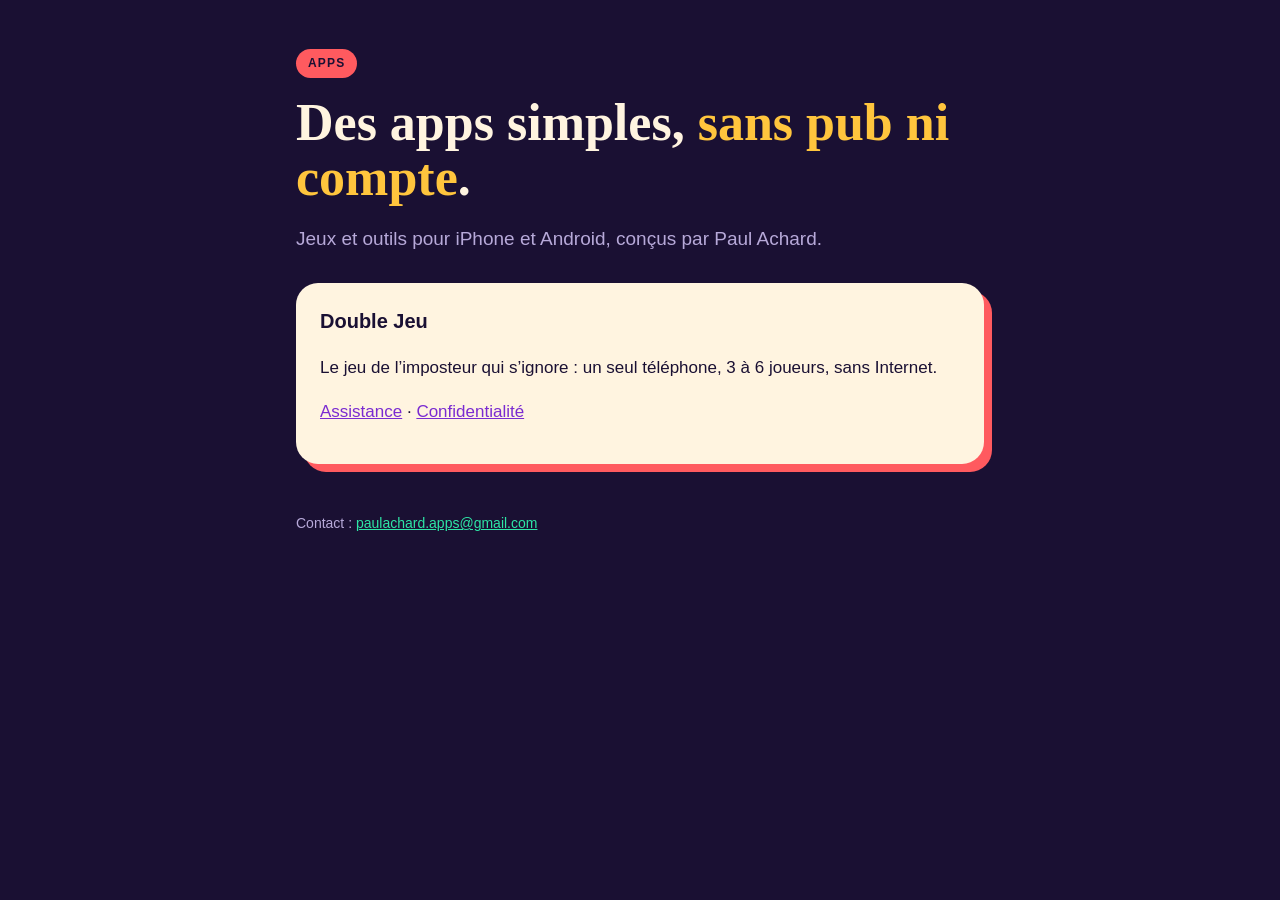
==== index.html @ 3a2dbe0c "Pages publiques Double Jeu : assistance et confidentialité Co-Authored-By: Claude Opus 5.5 (1M conte" ====
<!doctype html>
<html lang="fr"><head><meta charset="utf-8"><meta name="viewport" content="width=device-width,initial-scale=1">
<title>Paul Achard · Apps</title><link rel="stylesheet" href="style.css"></head>
<body><main>
<span class="pill">APPS</span>
<h1>Des apps simples, <span>sans pub ni compte</span>.</h1>
<p class="lead">Jeux et outils pour iPhone et Android, conçus par Paul Achard.</p>
<div class="card"><h2>Double Jeu</h2>
<p>Le jeu de l’imposteur qui s’ignore : un seul téléphone, 3 à 6 joueurs, sans Internet.</p>
<p><a href="double-jeu/">Assistance</a> · <a href="double-jeu/confidentialite.html">Confidentialité</a></p></div>
<footer>Contact : <a href="mailto:paulachard.apps@gmail.com">paulachard.apps@gmail.com</a></footer>
</main></body></html>
---- style.css ----
:root{--night:#1A1033;--paper:#FFF4E0;--ink:#1A1033;--muted:#B7A9D9;--coral:#FF5A5F;--sun:#FFC53D;--mint:#2EE6A6}
*{box-sizing:border-box}
body{margin:0;background:var(--night);color:var(--paper);font:17px/1.6 -apple-system,BlinkMacSystemFont,"Segoe UI",Roboto,sans-serif}
main{max-width:720px;margin:0 auto;padding:48px 16px 64px}
h1{font-family:Georgia,"Times New Roman",serif;font-weight:900;font-size:clamp(34px,7vw,52px);line-height:1.05;margin:0 0 12px}
h1 span{color:var(--sun)}
h2{font-size:20px;margin:36px 0 8px;color:var(--sun)}
.lead{color:var(--muted);font-size:19px}
.card{background:var(--paper);color:var(--ink);border-radius:22px;padding:22px 24px;margin:28px 0;box-shadow:8px 8px 0 var(--coral)}
.card h2{color:var(--ink);margin-top:0}
a{color:var(--mint)}
.card a{color:#7a2bd1}
.pill{display:inline-block;background:var(--coral);color:var(--ink);font-weight:800;font-size:12px;letter-spacing:.1em;padding:5px 12px;border-radius:999px;margin-bottom:18px}
footer{margin-top:48px;color:var(--muted);font-size:14px}
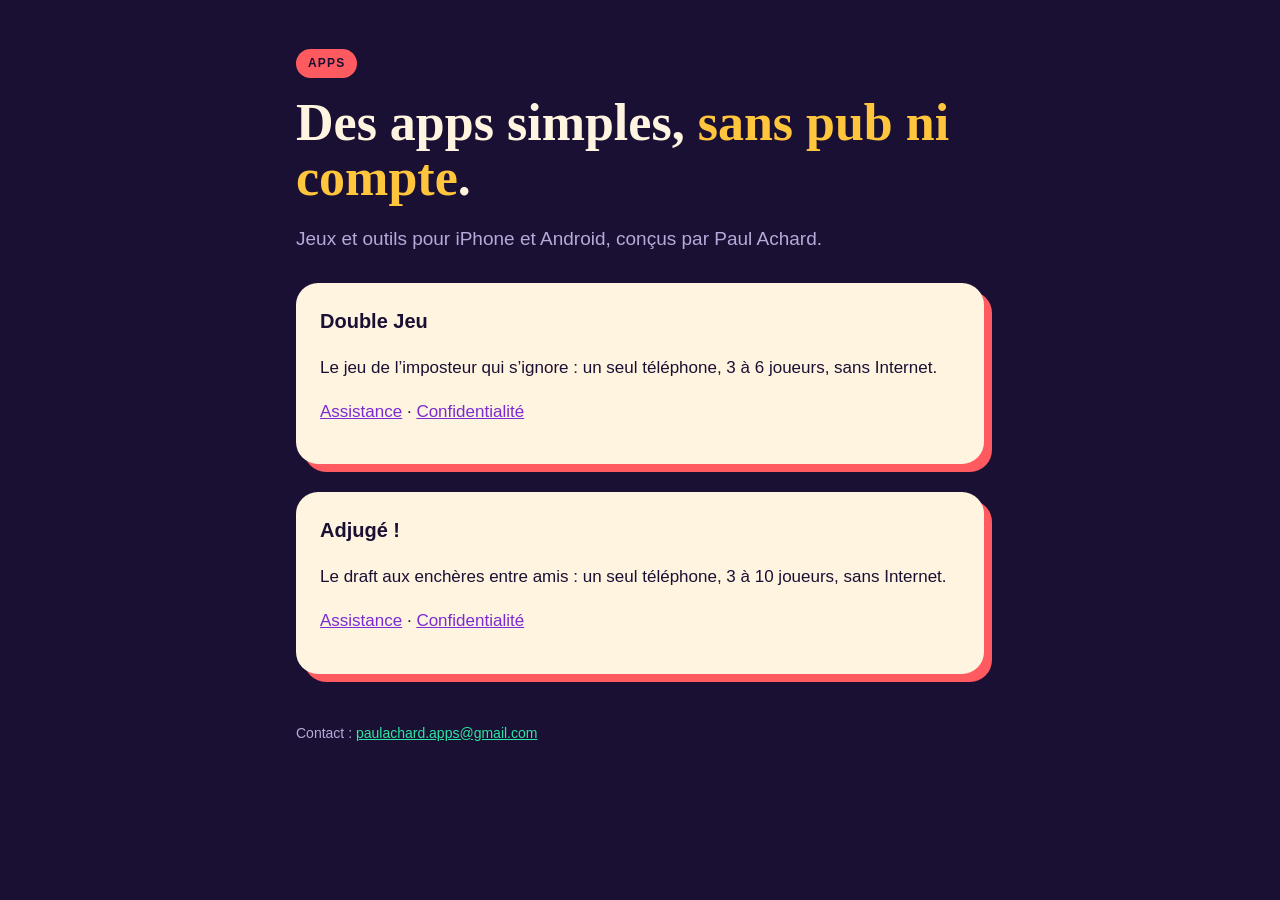
==== commit 0c792c8f: "Pages publiques Adjugé ! : assistance et confidentialité Co-Authored-By: Claude Opus 5.5 (1M context" ====
--- a/index.html
+++ b/index.html
@@ -8,5 +8,8 @@
 <div class="card"><h2>Double Jeu</h2>
 <p>Le jeu de l’imposteur qui s’ignore : un seul téléphone, 3 à 6 joueurs, sans Internet.</p>
 <p><a href="double-jeu/">Assistance</a> · <a href="double-jeu/confidentialite.html">Confidentialité</a></p></div>
+<div class="card"><h2>Adjugé !</h2>
+<p>Le draft aux enchères entre amis : un seul téléphone, 3 à 10 joueurs, sans Internet.</p>
+<p><a href="adjuge/">Assistance</a> · <a href="adjuge/confidentialite.html">Confidentialité</a></p></div>
 <footer>Contact : <a href="mailto:paulachard.apps@gmail.com">paulachard.apps@gmail.com</a></footer>
 </main></body></html>
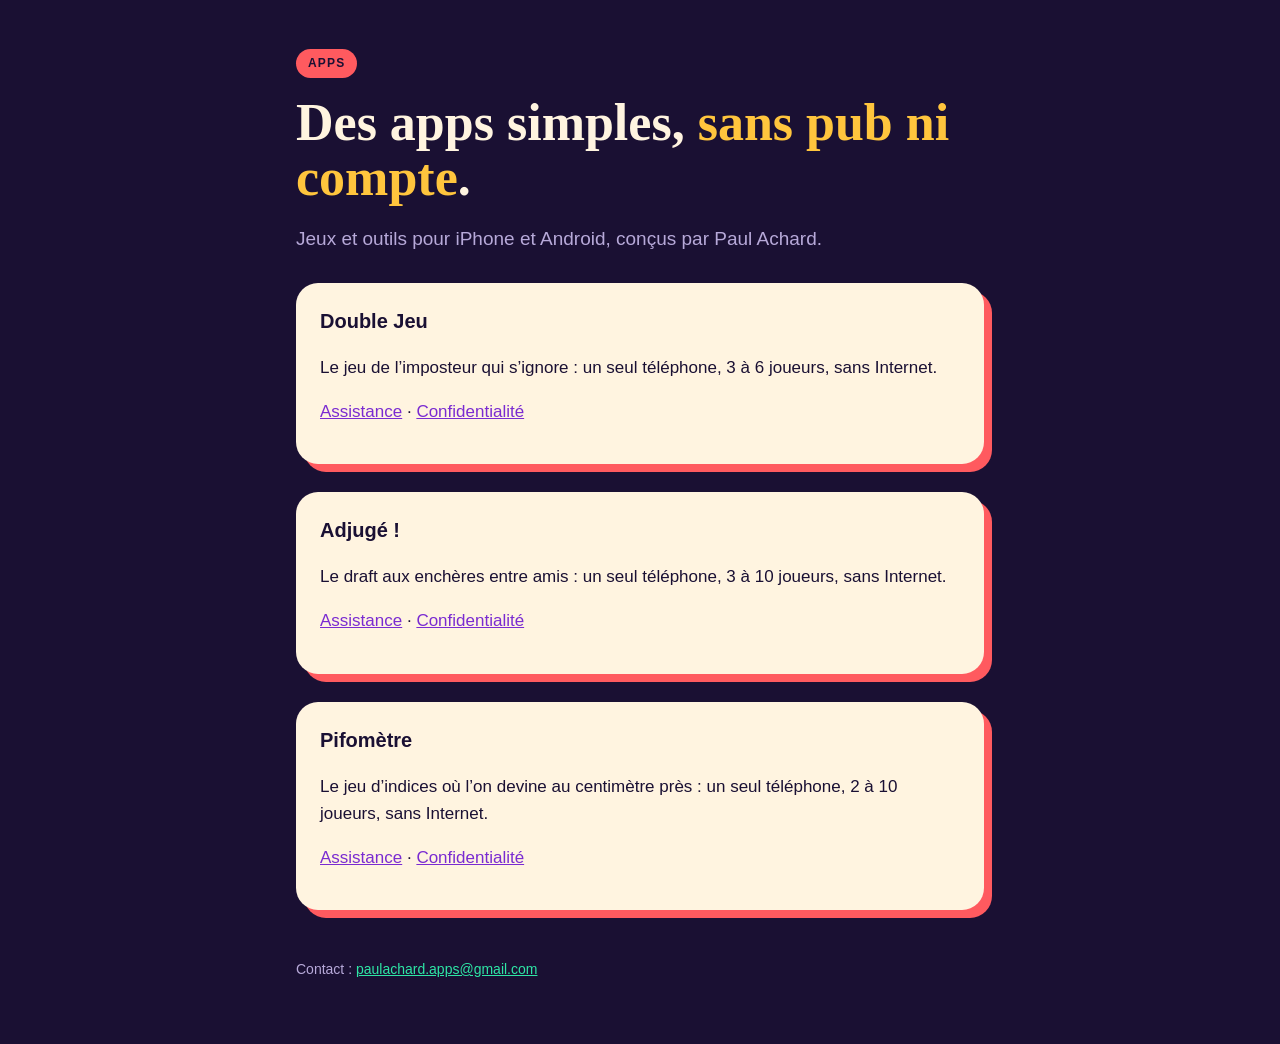
==== commit 6502ea81: "Pages publiques Pifomètre : assistance et confidentialité Co-Authored-By: Claude Opus 5.5 (1M contex" ====
--- a/index.html
+++ b/index.html
@@ -11,5 +11,8 @@
 <div class="card"><h2>Adjugé !</h2>
 <p>Le draft aux enchères entre amis : un seul téléphone, 3 à 10 joueurs, sans Internet.</p>
 <p><a href="adjuge/">Assistance</a> · <a href="adjuge/confidentialite.html">Confidentialité</a></p></div>
+<div class="card"><h2>Pifomètre</h2>
+<p>Le jeu d’indices où l’on devine au centimètre près : un seul téléphone, 2 à 10 joueurs, sans Internet.</p>
+<p><a href="pifometre/">Assistance</a> · <a href="pifometre/confidentialite.html">Confidentialité</a></p></div>
 <footer>Contact : <a href="mailto:paulachard.apps@gmail.com">paulachard.apps@gmail.com</a></footer>
 </main></body></html>
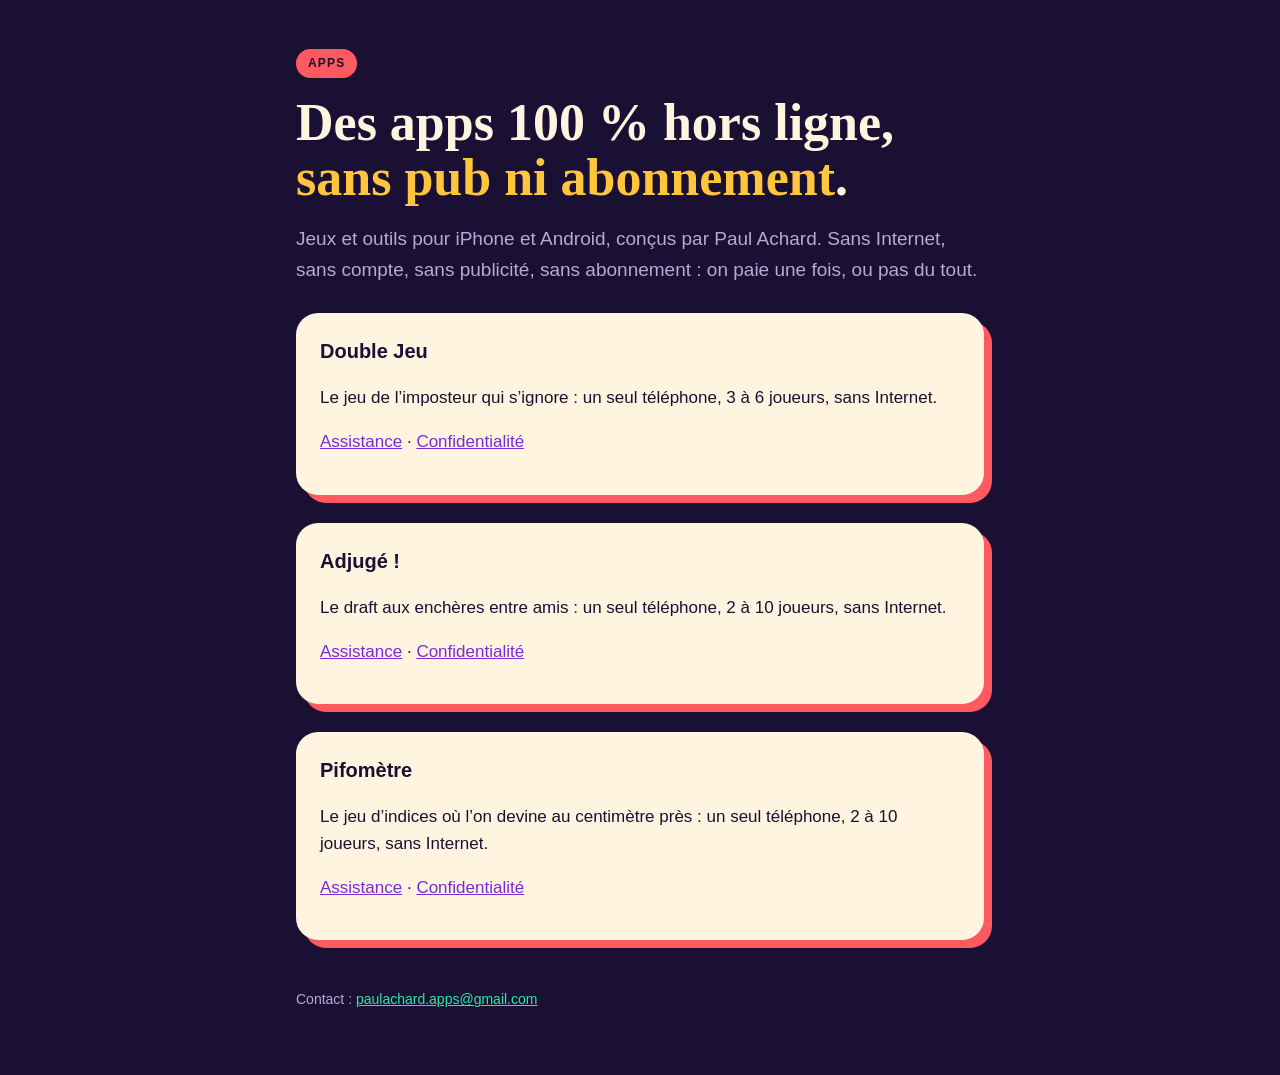
==== commit 414f892b: "Pages publiques : 100 % hors ligne, sans pub, sans abonnement Accueil et pages d’assistance mettent " ====
--- a/index.html
+++ b/index.html
@@ -3,13 +3,13 @@
 <title>Paul Achard · Apps</title><link rel="stylesheet" href="style.css"></head>
 <body><main>
 <span class="pill">APPS</span>
-<h1>Des apps simples, <span>sans pub ni compte</span>.</h1>
-<p class="lead">Jeux et outils pour iPhone et Android, conçus par Paul Achard.</p>
+<h1>Des apps 100 % hors ligne, <span>sans pub ni abonnement</span>.</h1>
+<p class="lead">Jeux et outils pour iPhone et Android, conçus par Paul Achard. Sans Internet, sans compte, sans publicité, sans abonnement : on paie une fois, ou pas du tout.</p>
 <div class="card"><h2>Double Jeu</h2>
 <p>Le jeu de l’imposteur qui s’ignore : un seul téléphone, 3 à 6 joueurs, sans Internet.</p>
 <p><a href="double-jeu/">Assistance</a> · <a href="double-jeu/confidentialite.html">Confidentialité</a></p></div>
 <div class="card"><h2>Adjugé !</h2>
-<p>Le draft aux enchères entre amis : un seul téléphone, 3 à 10 joueurs, sans Internet.</p>
+<p>Le draft aux enchères entre amis : un seul téléphone, 2 à 10 joueurs, sans Internet.</p>
 <p><a href="adjuge/">Assistance</a> · <a href="adjuge/confidentialite.html">Confidentialité</a></p></div>
 <div class="card"><h2>Pifomètre</h2>
 <p>Le jeu d’indices où l’on devine au centimètre près : un seul téléphone, 2 à 10 joueurs, sans Internet.</p>
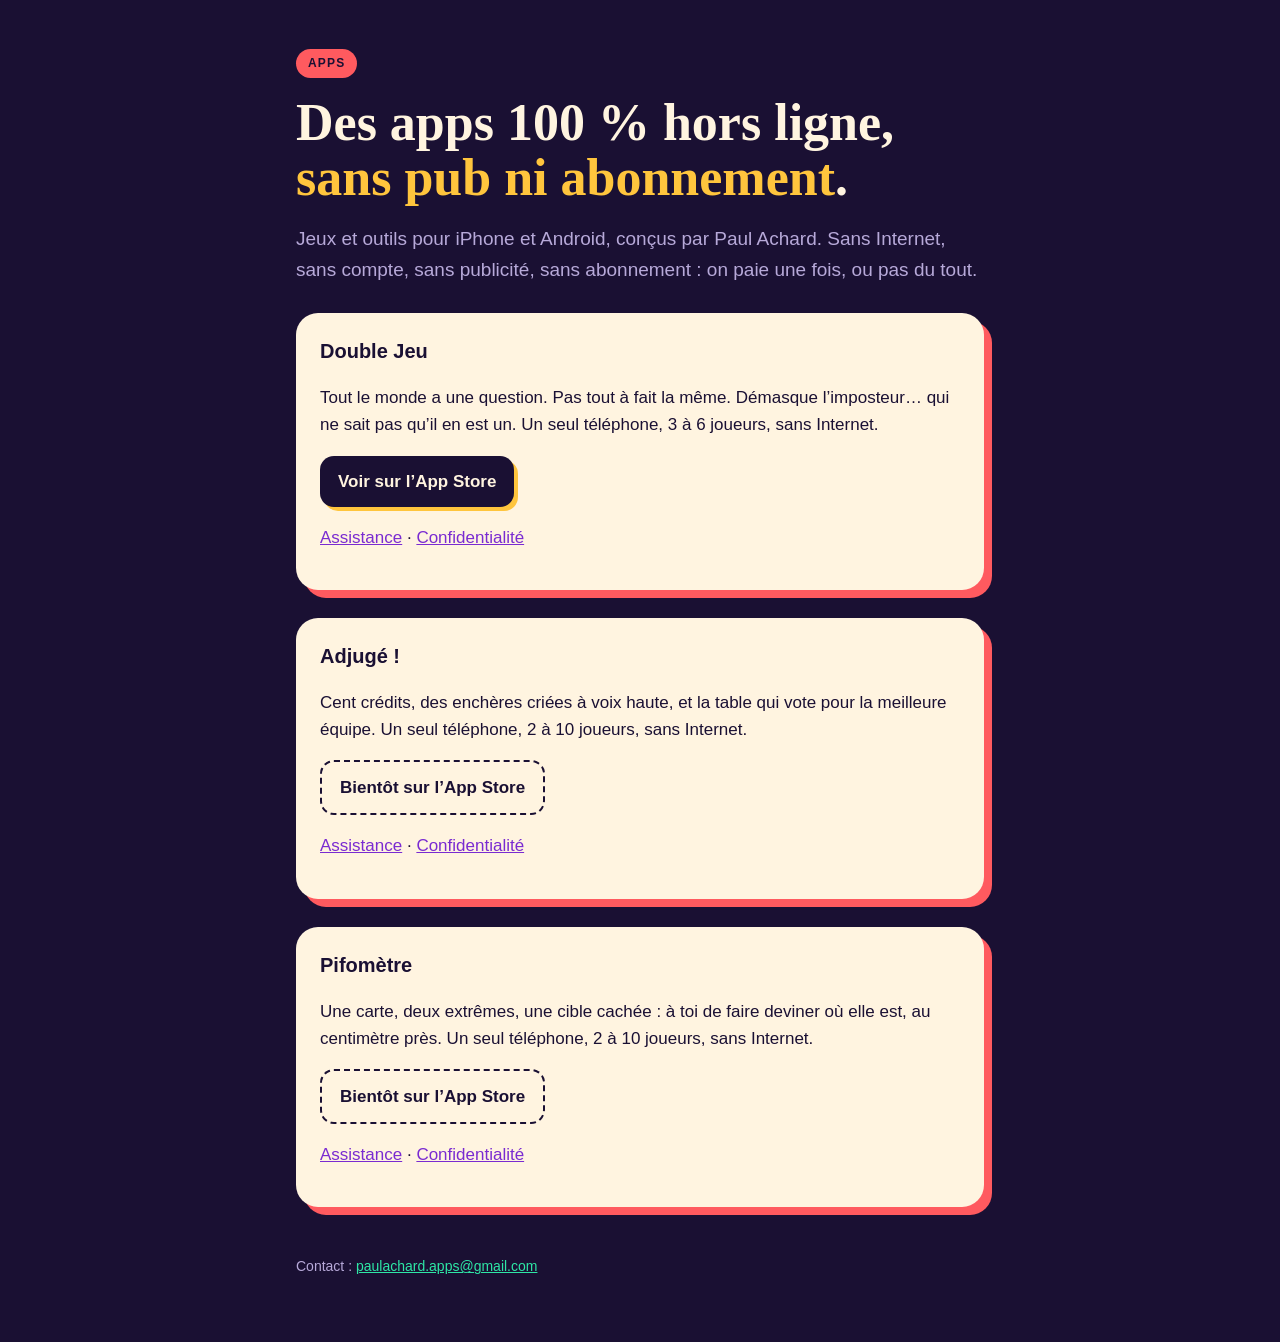
==== commit 2098a37b: "Accueil : accroche de chaque jeu et lien vers le store (campagne « site ») Co-Authored-By: Claude Op" ====
--- a/index.html
+++ b/index.html
@@ -6,13 +6,16 @@
 <h1>Des apps 100 % hors ligne, <span>sans pub ni abonnement</span>.</h1>
 <p class="lead">Jeux et outils pour iPhone et Android, conçus par Paul Achard. Sans Internet, sans compte, sans publicité, sans abonnement : on paie une fois, ou pas du tout.</p>
 <div class="card"><h2>Double Jeu</h2>
-<p>Le jeu de l’imposteur qui s’ignore : un seul téléphone, 3 à 6 joueurs, sans Internet.</p>
+<p>Tout le monde a une question. Pas tout à fait la même. Démasque l’imposteur… qui ne sait pas qu’il en est un. Un seul téléphone, 3 à 6 joueurs, sans Internet.</p>
+<p><a class="store" href="https://apps.apple.com/app/apple-store/id6823913711?pt=129632517&amp;ct=site&amp;mt=8">Voir sur l’App Store</a></p>
 <p><a href="double-jeu/">Assistance</a> · <a href="double-jeu/confidentialite.html">Confidentialité</a></p></div>
 <div class="card"><h2>Adjugé !</h2>
-<p>Le draft aux enchères entre amis : un seul téléphone, 2 à 10 joueurs, sans Internet.</p>
+<p>Cent crédits, des enchères criées à voix haute, et la table qui vote pour la meilleure équipe. Un seul téléphone, 2 à 10 joueurs, sans Internet.</p>
+<p><span class="store soon">Bientôt sur l’App Store</span></p>
 <p><a href="adjuge/">Assistance</a> · <a href="adjuge/confidentialite.html">Confidentialité</a></p></div>
 <div class="card"><h2>Pifomètre</h2>
-<p>Le jeu d’indices où l’on devine au centimètre près : un seul téléphone, 2 à 10 joueurs, sans Internet.</p>
+<p>Une carte, deux extrêmes, une cible cachée : à toi de faire deviner où elle est, au centimètre près. Un seul téléphone, 2 à 10 joueurs, sans Internet.</p>
+<p><span class="store soon">Bientôt sur l’App Store</span></p>
 <p><a href="pifometre/">Assistance</a> · <a href="pifometre/confidentialite.html">Confidentialité</a></p></div>
 <footer>Contact : <a href="mailto:paulachard.apps@gmail.com">paulachard.apps@gmail.com</a></footer>
 </main></body></html>
--- a/style.css
+++ b/style.css
@@ -12,3 +12,5 @@
 .card a{color:#7a2bd1}
 .pill{display:inline-block;background:var(--coral);color:var(--ink);font-weight:800;font-size:12px;letter-spacing:.1em;padding:5px 12px;border-radius:999px;margin-bottom:18px}
 footer{margin-top:48px;color:var(--muted);font-size:14px}
+.card a.store,.store{display:inline-block;background:var(--ink);color:var(--paper);font-weight:800;text-decoration:none;padding:12px 18px;border-radius:14px;min-height:48px;box-shadow:4px 4px 0 var(--sun)}
+.store.soon{background:transparent;color:var(--ink);box-shadow:none;border:2px dashed var(--ink)}
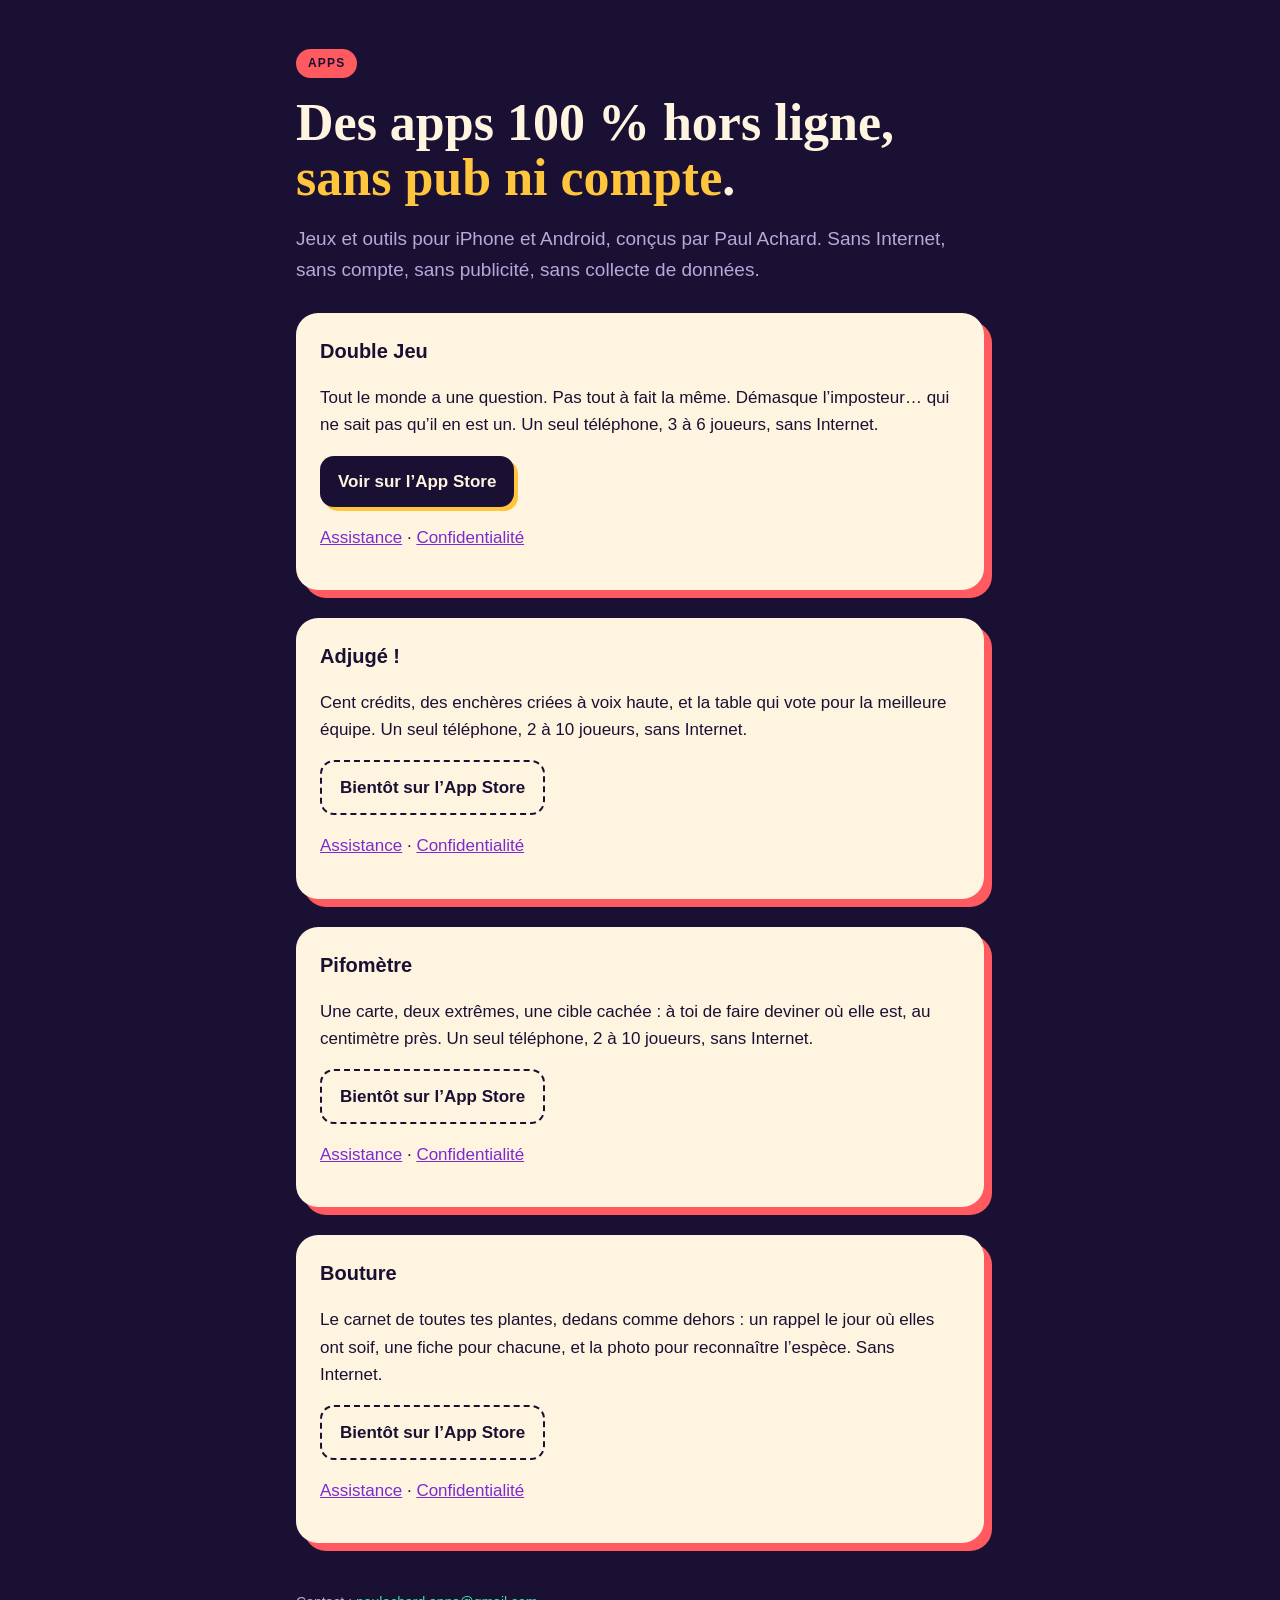
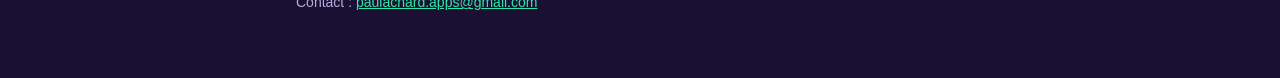
==== commit f7847122: "Bouture : pages d’assistance et de confidentialité Carte Bouture sur l’accueil ; l’accueil ne promet" ====
--- a/index.html
+++ b/index.html
@@ -3,8 +3,8 @@
 <title>Paul Achard · Apps</title><link rel="stylesheet" href="style.css"></head>
 <body><main>
 <span class="pill">APPS</span>
-<h1>Des apps 100 % hors ligne, <span>sans pub ni abonnement</span>.</h1>
-<p class="lead">Jeux et outils pour iPhone et Android, conçus par Paul Achard. Sans Internet, sans compte, sans publicité, sans abonnement : on paie une fois, ou pas du tout.</p>
+<h1>Des apps 100 % hors ligne, <span>sans pub ni compte</span>.</h1>
+<p class="lead">Jeux et outils pour iPhone et Android, conçus par Paul Achard. Sans Internet, sans compte, sans publicité, sans collecte de données.</p>
 <div class="card"><h2>Double Jeu</h2>
 <p>Tout le monde a une question. Pas tout à fait la même. Démasque l’imposteur… qui ne sait pas qu’il en est un. Un seul téléphone, 3 à 6 joueurs, sans Internet.</p>
 <p><a class="store" href="https://apps.apple.com/app/apple-store/id6823913711?pt=129632517&amp;ct=site&amp;mt=8">Voir sur l’App Store</a></p>
@@ -17,5 +17,9 @@
 <p>Une carte, deux extrêmes, une cible cachée : à toi de faire deviner où elle est, au centimètre près. Un seul téléphone, 2 à 10 joueurs, sans Internet.</p>
 <p><span class="store soon">Bientôt sur l’App Store</span></p>
 <p><a href="pifometre/">Assistance</a> · <a href="pifometre/confidentialite.html">Confidentialité</a></p></div>
+<div class="card"><h2>Bouture</h2>
+<p>Le carnet de toutes tes plantes, dedans comme dehors : un rappel le jour où elles ont soif, une fiche pour chacune, et la photo pour reconnaître l’espèce. Sans Internet.</p>
+<p><span class="store soon">Bientôt sur l’App Store</span></p>
+<p><a href="bouture/">Assistance</a> · <a href="bouture/confidentialite.html">Confidentialité</a></p></div>
 <footer>Contact : <a href="mailto:paulachard.apps@gmail.com">paulachard.apps@gmail.com</a></footer>
 </main></body></html>
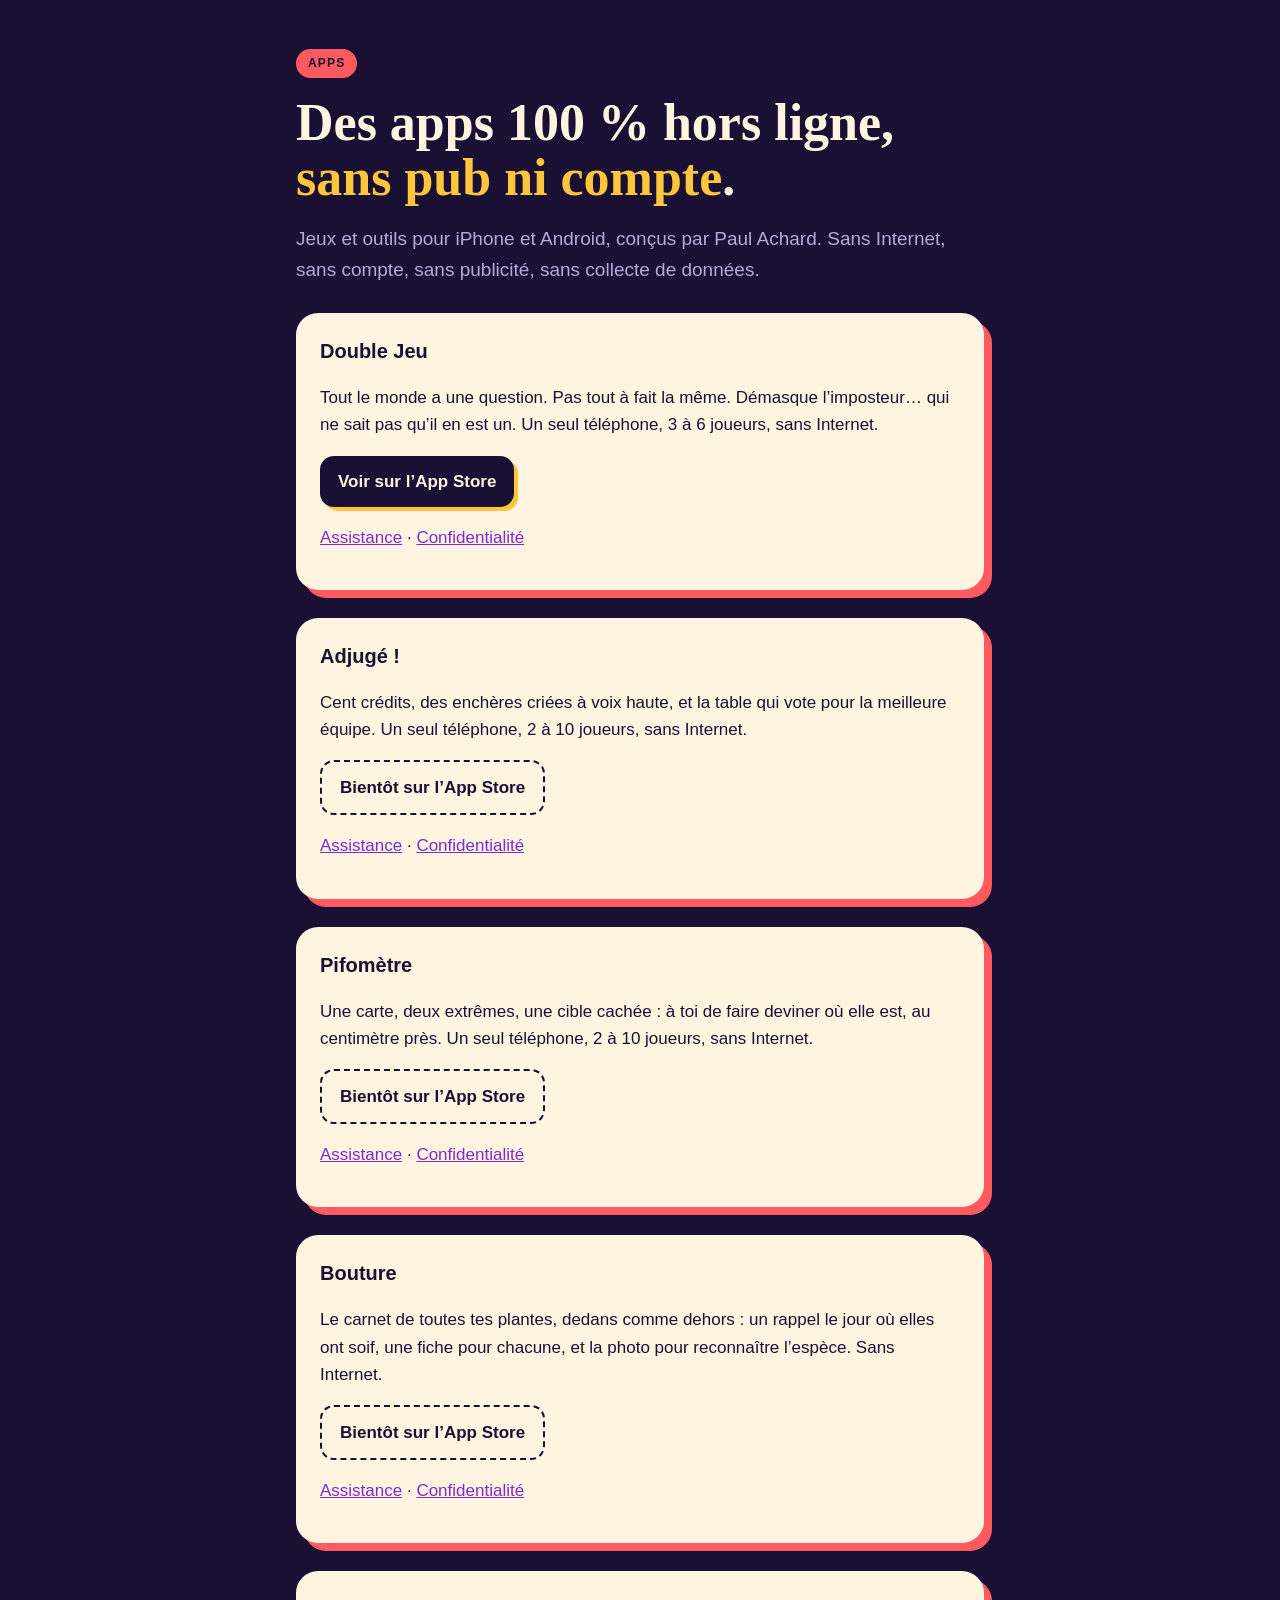
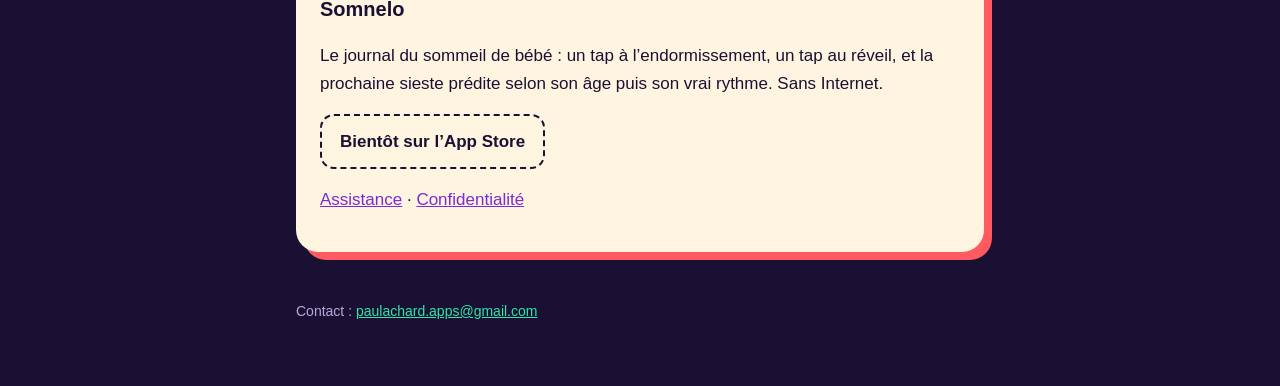
==== commit a6cb474d: "Somnelo : pages d’assistance et de confidentialité Co-Authored-By: Claude Opus 5.5 <noreply@anthropi" ====
--- a/index.html
+++ b/index.html
@@ -21,5 +21,9 @@
 <p>Le carnet de toutes tes plantes, dedans comme dehors : un rappel le jour où elles ont soif, une fiche pour chacune, et la photo pour reconnaître l’espèce. Sans Internet.</p>
 <p><span class="store soon">Bientôt sur l’App Store</span></p>
 <p><a href="bouture/">Assistance</a> · <a href="bouture/confidentialite.html">Confidentialité</a></p></div>
+<div class="card"><h2>Somnelo</h2>
+<p>Le journal du sommeil de bébé : un tap à l’endormissement, un tap au réveil, et la prochaine sieste prédite selon son âge puis son vrai rythme. Sans Internet.</p>
+<p><span class="store soon">Bientôt sur l’App Store</span></p>
+<p><a href="somnelo/">Assistance</a> · <a href="somnelo/confidentialite.html">Confidentialité</a></p></div>
 <footer>Contact : <a href="mailto:paulachard.apps@gmail.com">paulachard.apps@gmail.com</a></footer>
 </main></body></html>
